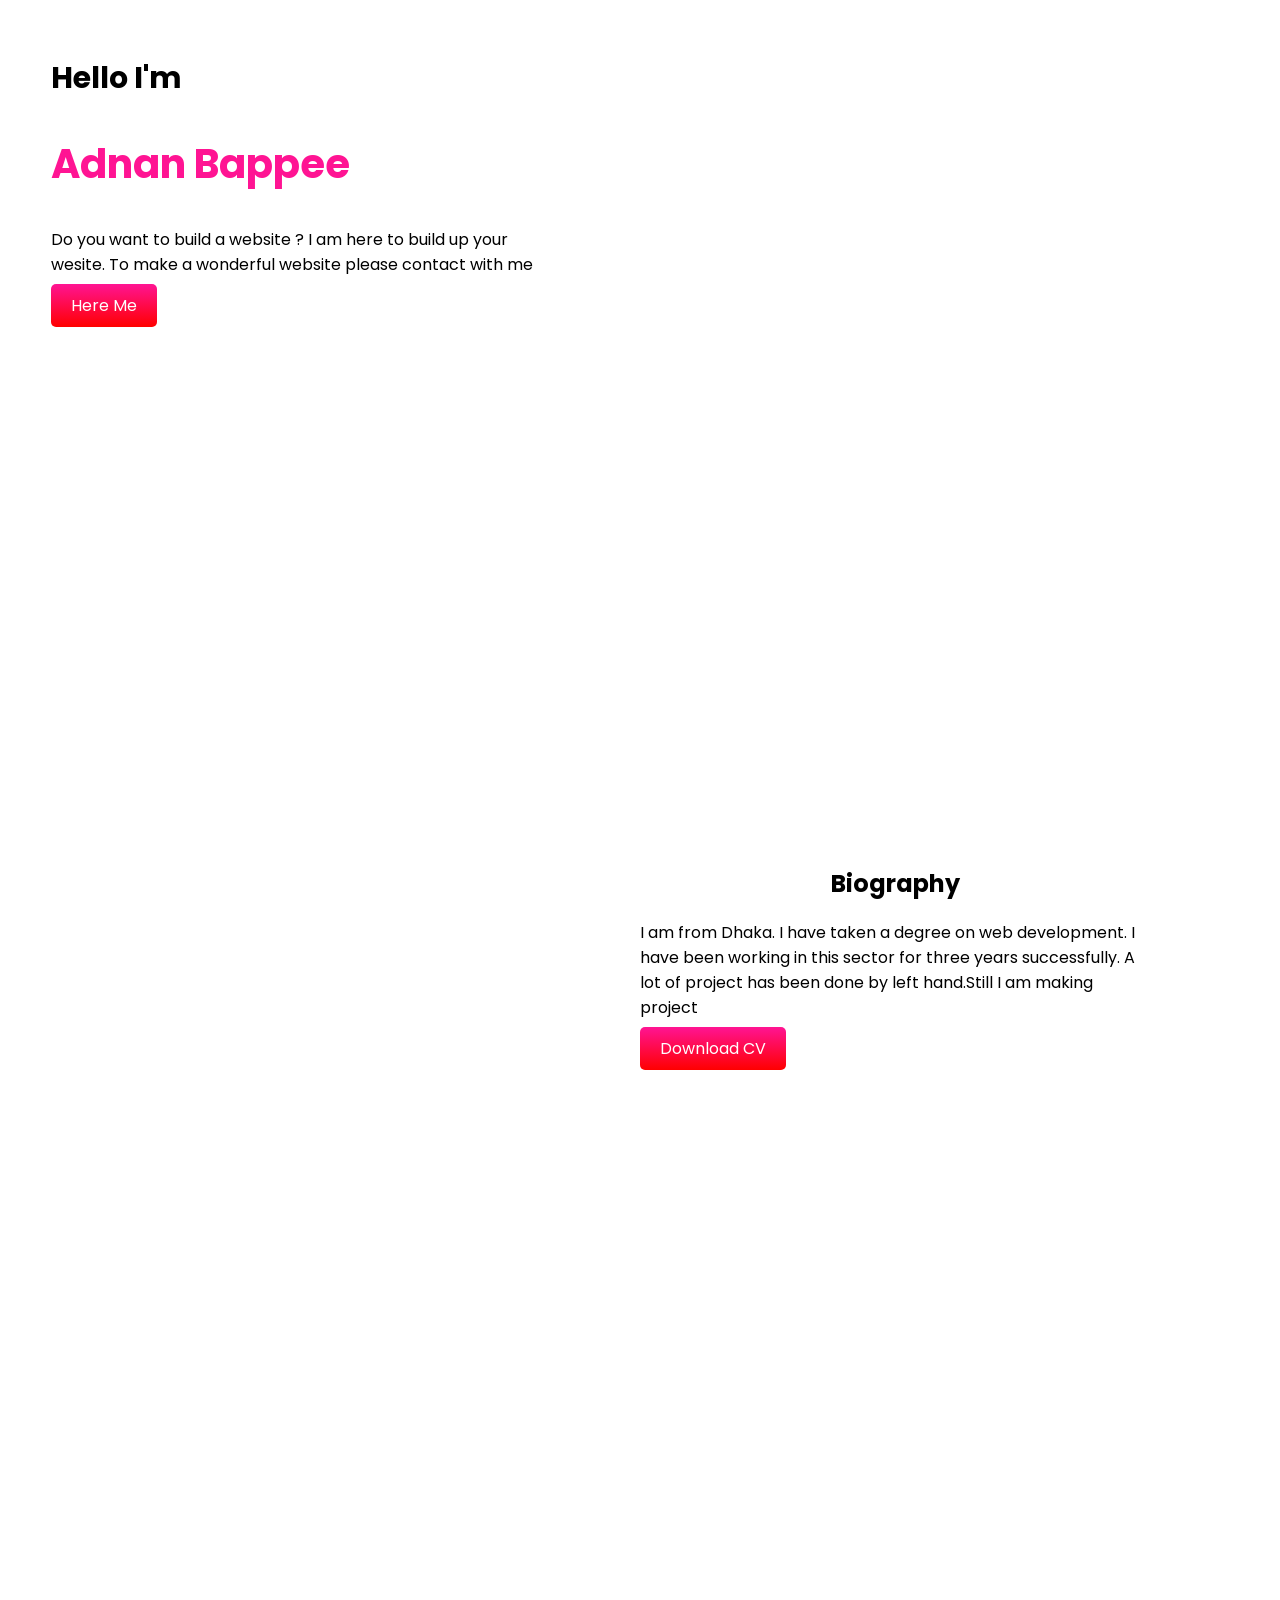
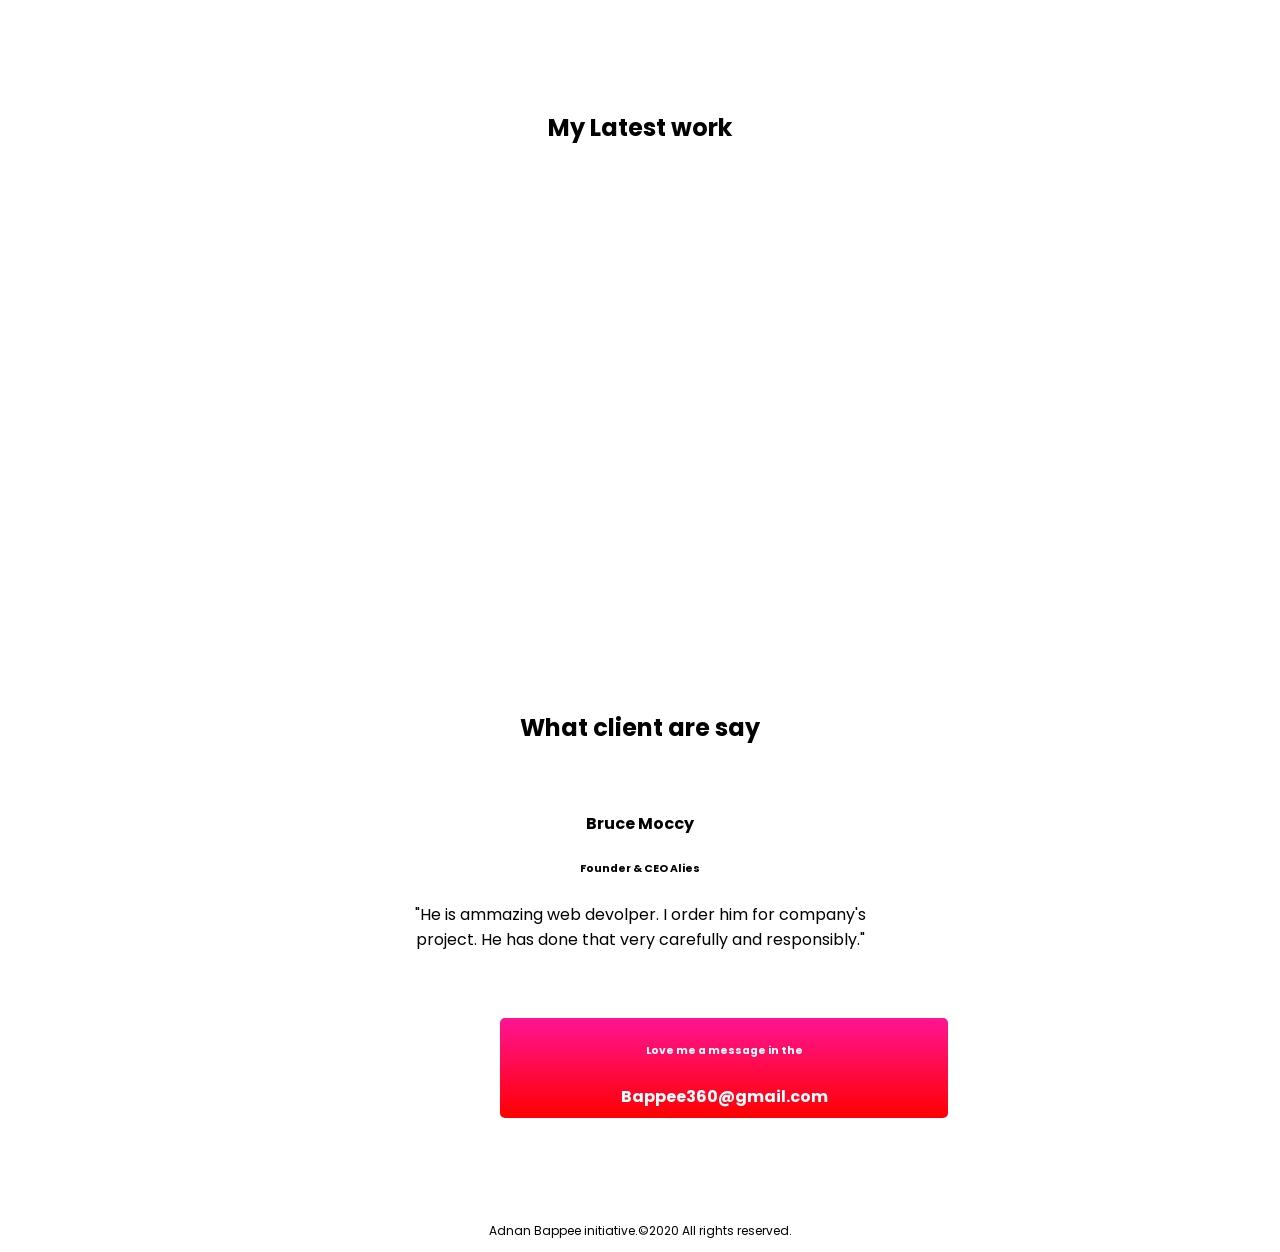
==== site.html @ 2cd8978e "picture added" ====
<!DOCTYPE html>
<html lang="en">
<head>
    <meta charset="UTF-8">
    <meta name="viewport" content="width=device-width, initial-scale=1.0">
    <title>Document</title>
    <link href="https://fonts.googleapis.com/css?family=Poppins&display=swap" rel="stylesheet">
    <link rel="stylesheet" href="style.css">
</head>
<body>
    <section class="header">
        <div class="half-width">
            <h3>Hello I'm </h3>
            <h1>Adnan Bappee</h1>
            <p>Do you want to build a website ? I am here to build up your wesite. To make a wonderful website please contact with me</p>
            <a class="link-button" href="https://www.facebook.com/Bappee180">Here Me</a>
        </div>

        <div class="half-width">
            <img src="personal-website/peter.png" alt="">
        </div>
    </section>

    <section class="middle">
        <div class="half-width">
            <img src="personal-website/peter_dream.png" alt="">
        </div>

        <div class="half-width">
            <h2>Biography</h2>
            <p>I am from Dhaka. I have taken a degree on web development. I have been working in this sector for three years successfully. A lot of project has been done by left hand.Still I am making project</p>
            <a class="link-button"href="https://www.facebook.com/Bappee180"> Download CV </a>

        </div>
    </section> 

    <section class="work-banner">
        <br>
        <br>
        <h2>My Latest work</h2>
        <div class="work-pic">
            <img src="personal-website/latest-work/work-1.png" alt="">
        </div>

           <div class="work-pic">
               <img src="personal-website/latest-work/work-2.jpg" alt="">
              </div>
              <div class="work-pic">
                  <img src="personal-website/latest-work/work-3.jpg" alt="">
              </div>
    </section>

    <section id="ses-banner">
        <div class="center-all">
            <h2>What client are say</h2> <br>
            <h4>Bruce Moccy</h4>
            <h6>Founder & CEO Alies</h6>
            <p>"He is ammazing web devolper. I order him for company's<br> project.  He  has done that very carefully and responsibly."</p>
            <br><br>
               
        </div>
        <div class="last-button">
            <h6>Love me a message in the</h6>
            <h4>Bappee360@gmail.com</h4>
        </div>
    </section>
    <footer>
        <p>Adnan Bappee initiative.©2020 All rights reserved.</p>
    </footer>

</body>
</html>
---- style.css ----
body{
    font-family: 'Poppins', sans-serif ;
    font-family: 'Poppins',sans-serif ;
    margin: 0;
}
h1{
    font-size: 40px;
    color: deeppink;
}
h3{
    font-size: 30px;
    
}
h2{
    text-align: center;
}
section{
    height: 620px;
    padding-bottom: 200px;
    
}

.half-width{
    width: 40%;
    margin: 2%;
    float:left;
    padding-left:2% ;
}
.half-width img{
    width: 100%;
}

.link-button{
    color: white;
    background-image: linear-gradient(deeppink,red);
    text-decoration: none;
    padding: 10px 20px;
    border-radius: 5px;
    font-weight: 700px;
}

.header{
    background-image:url("personal-website/header-bg.png");
    background-repeat: no-repeat;
}
.middle{
    background-image:url("personal-website/biography-bg.png");
    background-repeat: no-repeat;
}
.work-banner{
background-image: url("personal-website/latest-work-bg.png");
background-repeat: no-repeat;
height: 400px;
padding-bottom: 250px;

}
.work-pic{
    width: 30%;
    margin: 1%;
    float:left;
    padding-left:1% ;
    

}

.work-pic img{
    width: 100%;
}
.center-all{
    text-align: center;
}
.last-button{
    background-image: linear-gradient(180deg,deeppink,red);
    text-align: center;
    color: white;
    padding: 0.2px;
    width: 35%;
    height: 100px;
    border-radius: 5px;
    margin-left: 500px;
}
footer{
    font-size: 12px;
    text-align: center;
}

#ses-banner{
    background-image: url("personal-website/footer-bg.png");
    height: 300px;
}
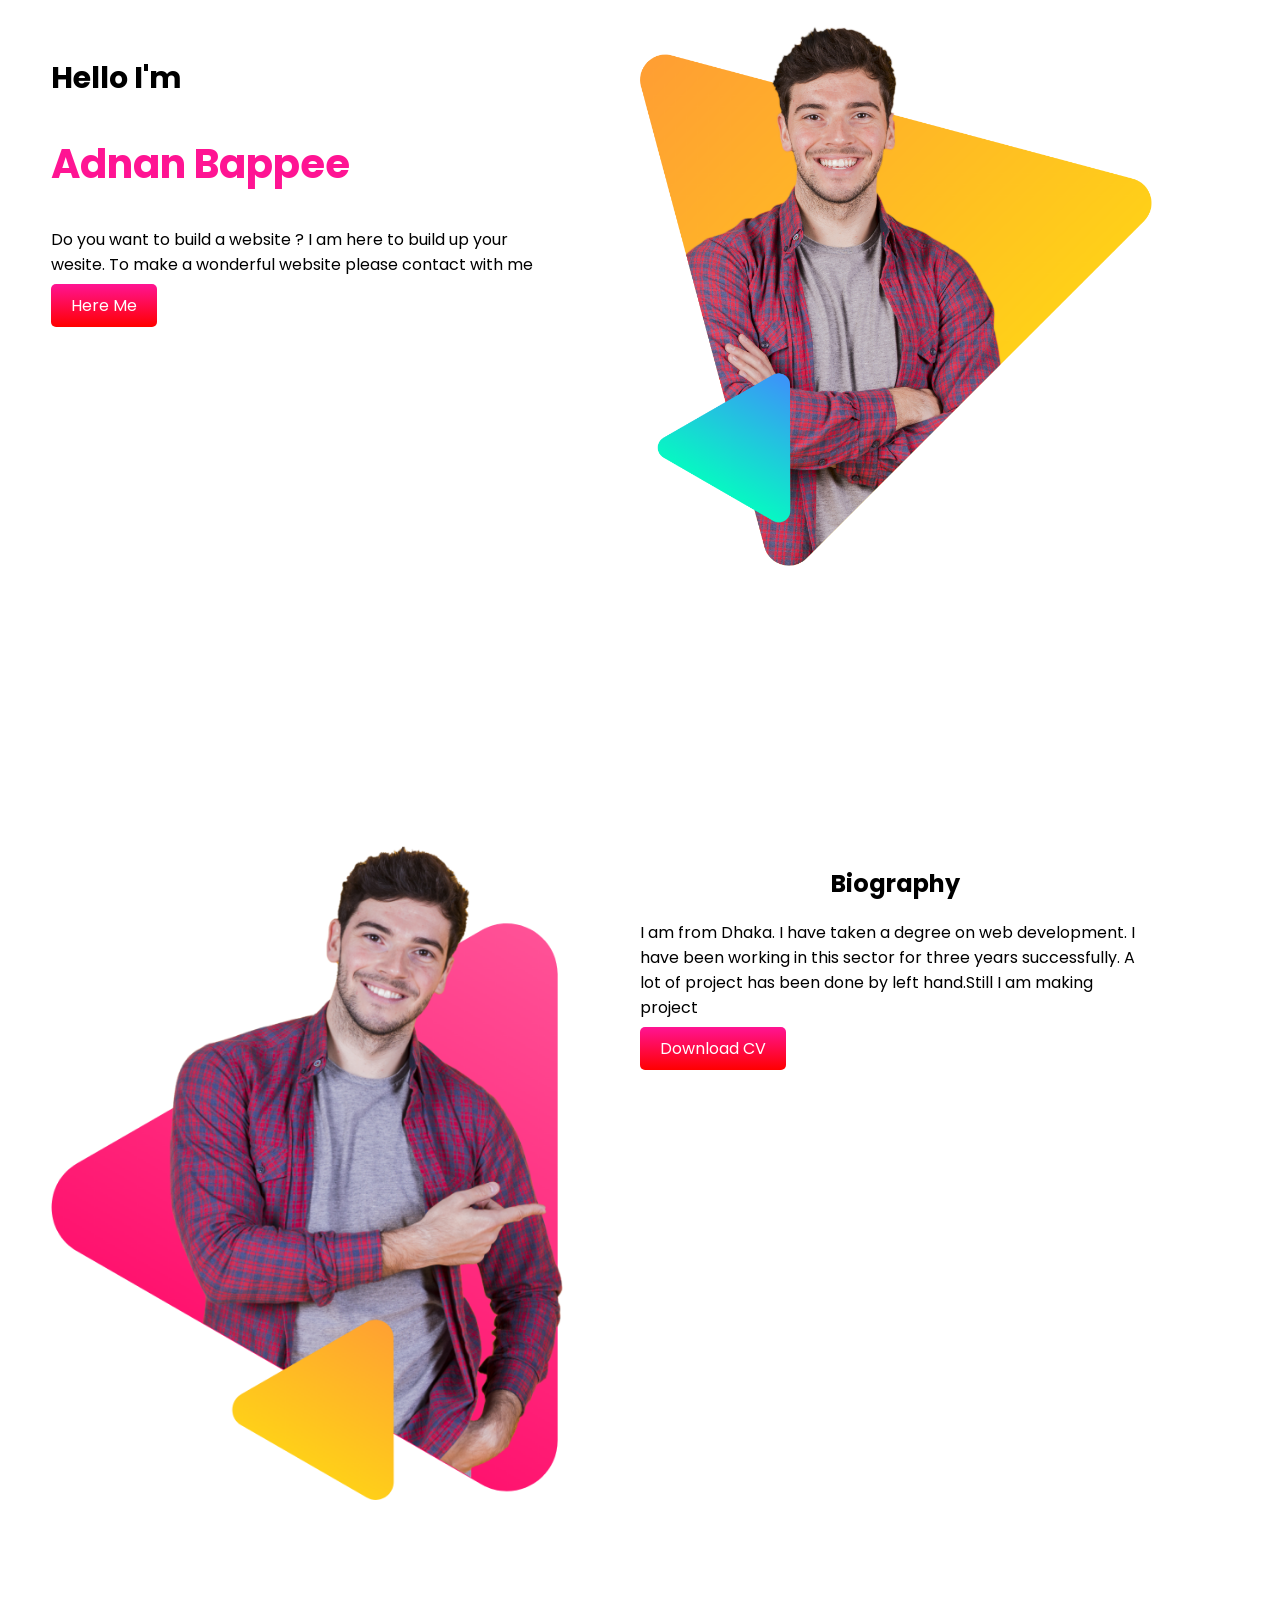
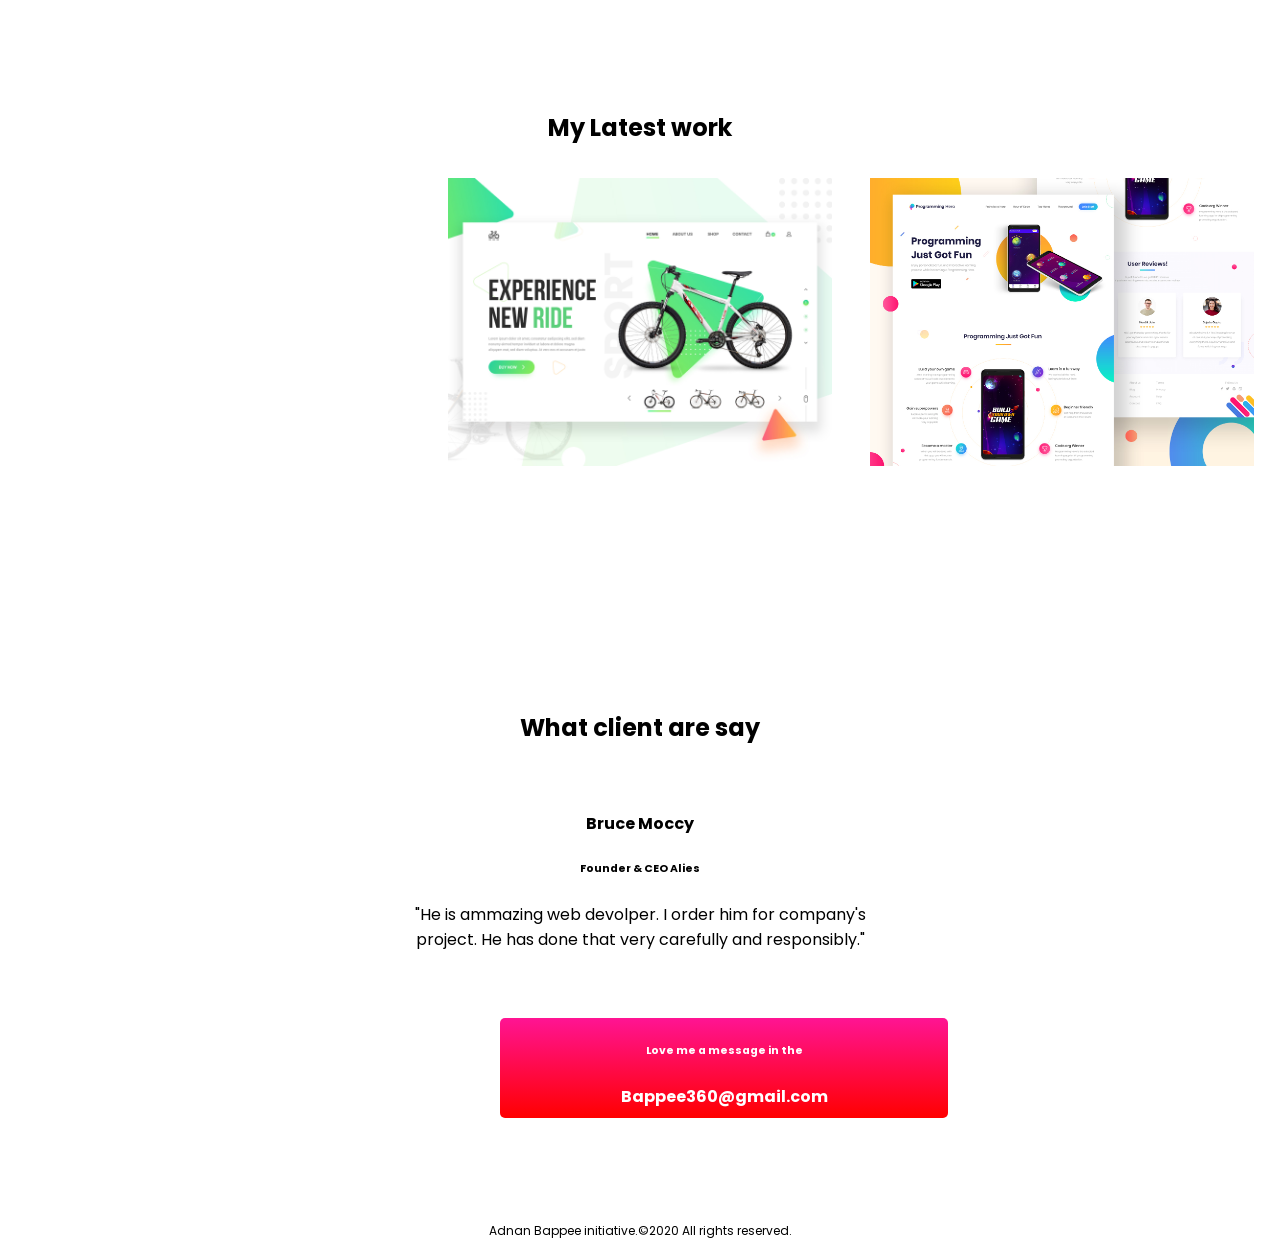
==== commit 281060ae: "Update site.html" ====
--- a/site.html
+++ b/site.html
@@ -3,7 +3,7 @@
 <head>
     <meta charset="UTF-8">
     <meta name="viewport" content="width=device-width, initial-scale=1.0">
-    <title>Document</title>
+    <title>My website</title>
     <link href="https://fonts.googleapis.com/css?family=Poppins&display=swap" rel="stylesheet">
     <link rel="stylesheet" href="style.css">
 </head>
@@ -17,13 +17,13 @@
         </div>
 
         <div class="half-width">
-            <img src="personal-website/peter.png" alt="">
+            <img src="New folder/peter.png" alt="">
         </div>
     </section>
 
     <section class="middle">
         <div class="half-width">
-            <img src="personal-website/peter_dream.png" alt="">
+            <img src="New folder/peter_dream.png" alt="">
         </div>
 
         <div class="half-width">
@@ -39,14 +39,14 @@
         <br>
         <h2>My Latest work</h2>
         <div class="work-pic">
-            <img src="personal-website/latest-work/work-1.png" alt="">
+            <img src="New folder/atest-work/work-1.png" alt="">
         </div>
 
            <div class="work-pic">
-               <img src="personal-website/latest-work/work-2.jpg" alt="">
+               <img src="New folder/latest-work/work-2.jpg" alt="">
               </div>
               <div class="work-pic">
-                  <img src="personal-website/latest-work/work-3.jpg" alt="">
+                  <img src="New folder/latest-work/work-3.jpg" alt="">
               </div>
     </section>
 
@@ -69,4 +69,4 @@
     </footer>
 
 </body>
-</html>+</html>
--- a/style.css
+++ b/style.css
@@ -40,15 +40,15 @@
 }
 
 .header{
-    background-image:url("personal-website/header-bg.png");
+    background-image:url("new folder/header-bg.png");
     background-repeat: no-repeat;
 }
 .middle{
-    background-image:url("personal-website/biography-bg.png");
+    background-image:url("new folder/biography-bg.png");
     background-repeat: no-repeat;
 }
 .work-banner{
-background-image: url("personal-website/latest-work-bg.png");
+background-image: url("new folder/latest-work-bg.png");
 background-repeat: no-repeat;
 height: 400px;
 padding-bottom: 250px;
@@ -85,7 +85,7 @@
 }
 
 #ses-banner{
-    background-image: url("personal-website/footer-bg.png");
+    background-image: url("new folder/footer-bg.png");
     height: 300px;
 }
 
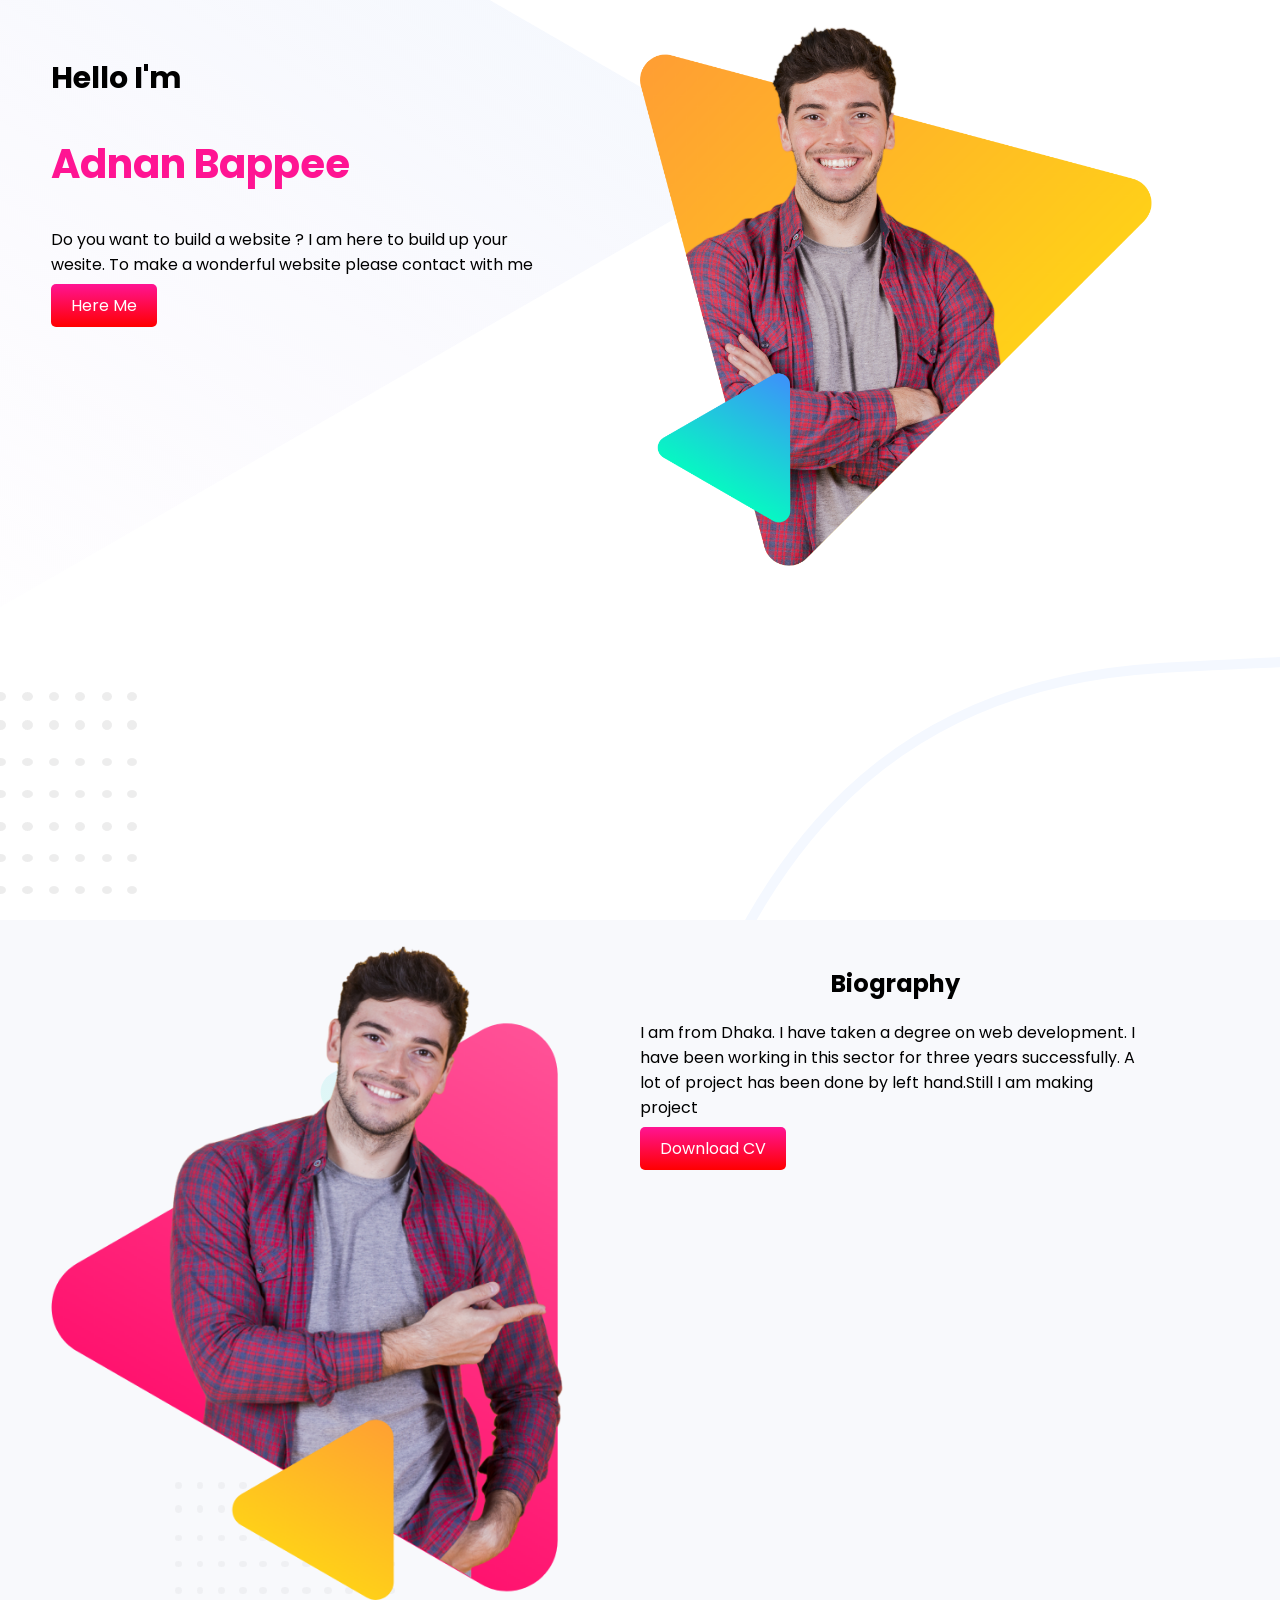
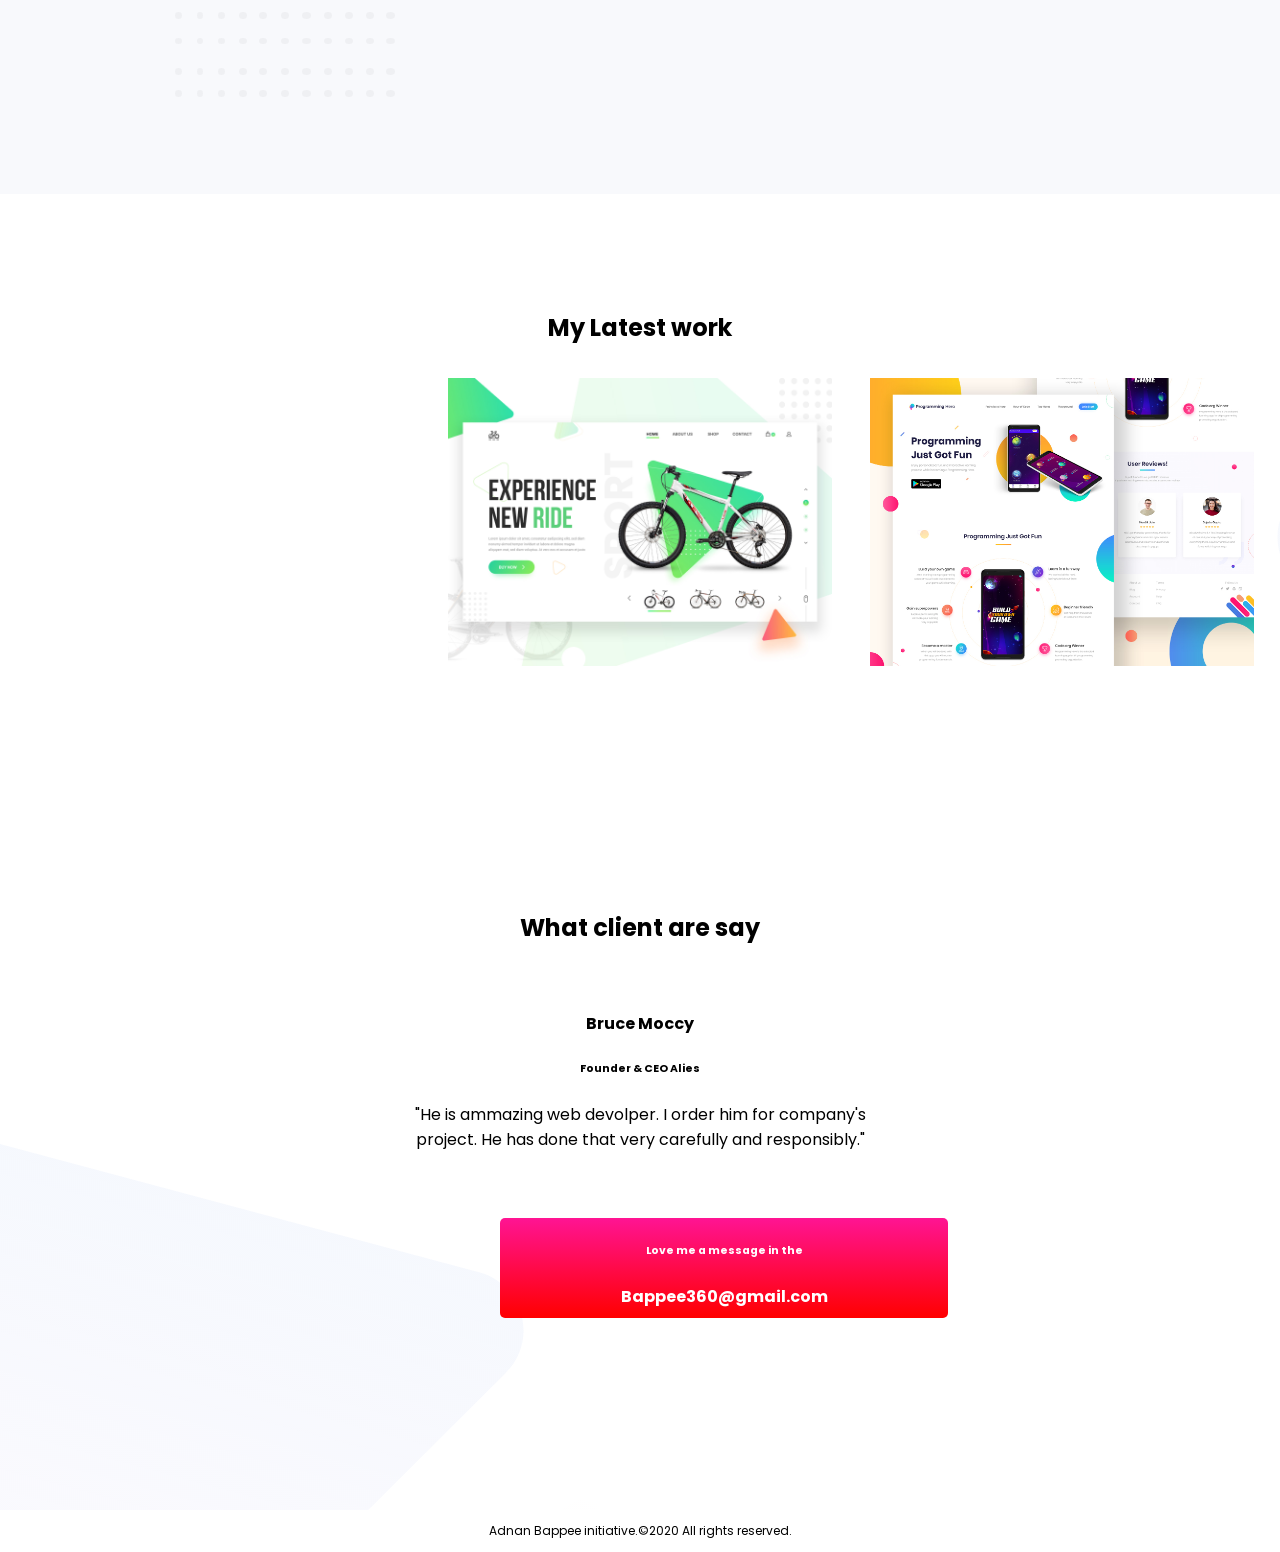
==== commit 5afebdd2: "Update site.html" ====
--- a/site.html
+++ b/site.html
@@ -46,7 +46,7 @@
                <img src="New folder/latest-work/work-2.jpg" alt="">
               </div>
               <div class="work-pic">
-                  <img src="New folder/latest-work/work-3.jpg" alt="">
+                  <img src="work-33.jpg" alt="">
               </div>
     </section>
 
--- a/style.css
+++ b/style.css
@@ -16,7 +16,7 @@
 }
 section{
     height: 620px;
-    padding-bottom: 200px;
+    padding-bottom: 300px;
     
 }
 
@@ -40,15 +40,15 @@
 }
 
 .header{
-    background-image:url("new folder/header-bg.png");
+    background-image:url("New folder/header-bg.png");
     background-repeat: no-repeat;
 }
 .middle{
-    background-image:url("new folder/biography-bg.png");
+    background-image:url("New folder/biography-bg.png");
     background-repeat: no-repeat;
 }
 .work-banner{
-background-image: url("new folder/latest-work-bg.png");
+background-image: url("New folder/latest-work-bg.png");
 background-repeat: no-repeat;
 height: 400px;
 padding-bottom: 250px;
@@ -85,7 +85,7 @@
 }
 
 #ses-banner{
-    background-image: url("new folder/footer-bg.png");
+    background-image: url("New folder/footer-bg.png");
     height: 300px;
 }
 
